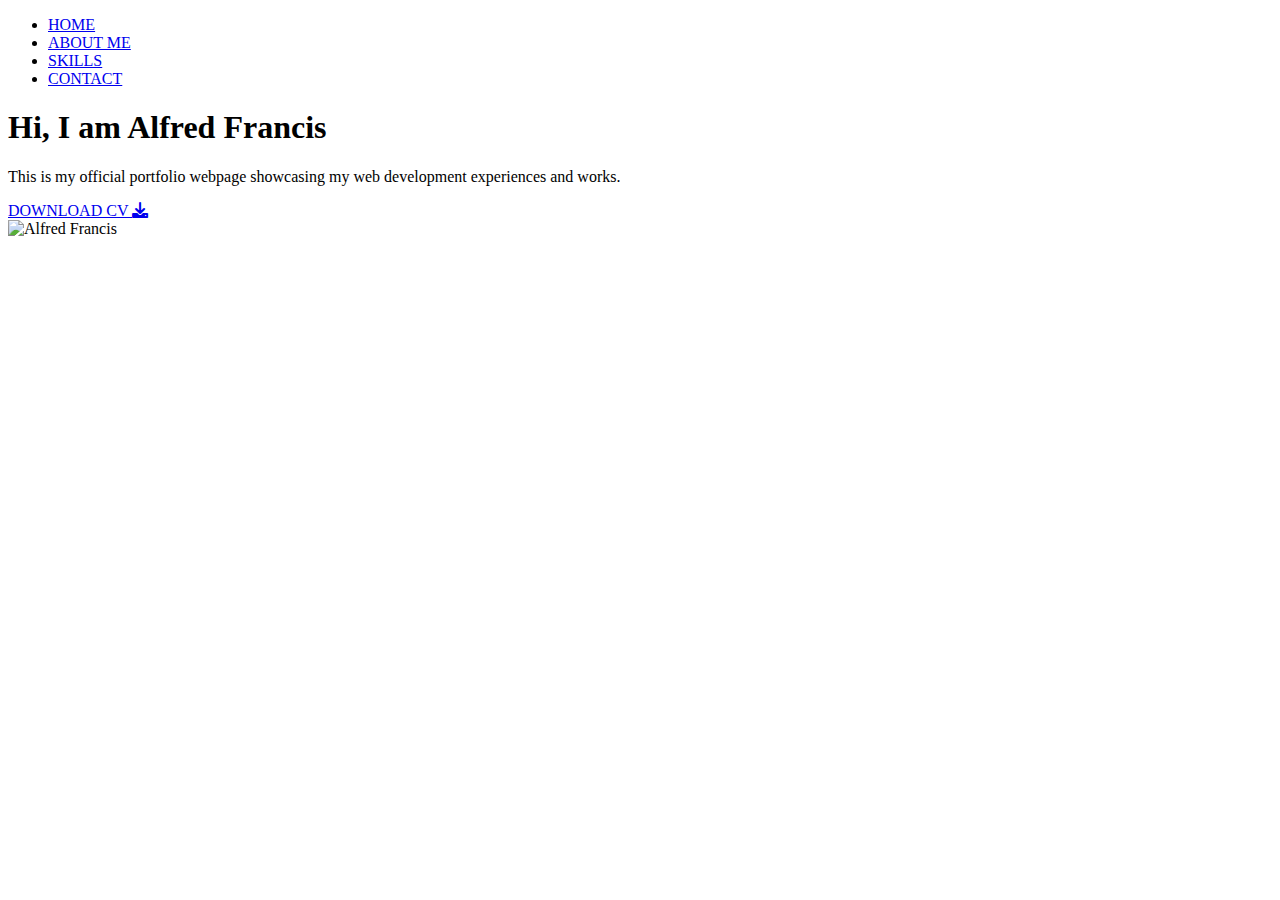
==== index.html @ 8d601ae6 "Add files via upload" ====
<!DOCTYPE html>
<html lang="en">
<head>
    <link rel="stylesheet" href="style.css">
    <meta charset="UTF-8">
    <meta name="viewport" content="width=device-width, initial-scale=1.0">
    <title>Alfred Francis - Portfolio</title>
    <link rel="stylesheet" href="https://cdnjs.cloudflare.com/ajax/libs/font-awesome/6.0.0/css/all.min.css">
</head>
<body>
    <div class="container">
        <!-- Navigation Bar -->
        <nav class="navbar">
            <ul class="list">
                <li class="listitem"><a href="#home" class="link">HOME</a></li>
                <li class="listitem"><a href="#about" class="link">ABOUT ME</a></li>
                <li class="listitem"><a href="#skills" class="link">SKILLS</a></li>
                <li class="listitem"><a href="#contact" class="link">CONTACT</a></li>
            </ul>
        </nav>

        <!-- Hero Section -->
        <section class="hero">
            <div class="title">
                <h1 class="title-h">Hi, I am <span>Alfred Francis</span></h1>
                <p class="title-p">This is my official portfolio webpage showcasing my web development experiences and works.</p>
                <a href="#" download class="download">DOWNLOAD CV <i class="fas fa-download"></i></a>
            </div>
            <div class="image">
                <img class="img" src="techypng.webp" alt="Alfred Francis">
            </div>
        </section>
    </div>
</body>
</html>
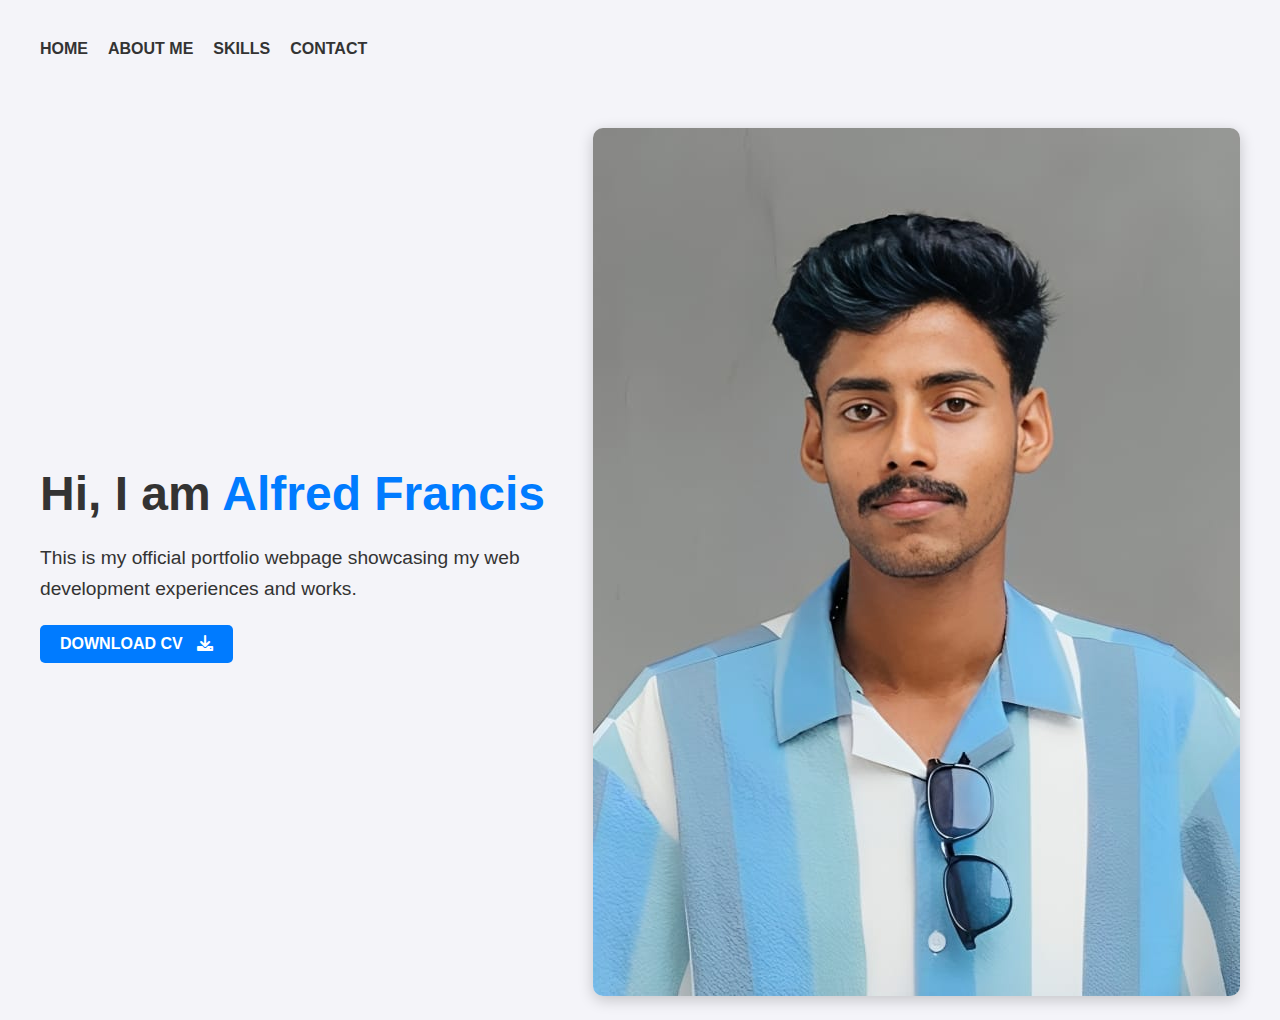
==== commit 24edb923: "Update index.html" ====
--- a/index.html
+++ b/index.html
@@ -13,9 +13,9 @@
         <nav class="navbar">
             <ul class="list">
                 <li class="listitem"><a href="#home" class="link">HOME</a></li>
-                <li class="listitem"><a href="#about" class="link">ABOUT ME</a></li>
-                <li class="listitem"><a href="#skills" class="link">SKILLS</a></li>
-                <li class="listitem"><a href="#contact" class="link">CONTACT</a></li>
+                <li class="listitem"><a href="about.html" class="link">ABOUT ME</a></li>
+                <li class="listitem"><a href="skill.html" class="link">SKILLS</a></li>
+                <li class="listitem"><a href="contact.html" class="link">CONTACT</a></li>
             </ul>
         </nav>
 
--- a/style.css
+++ b/style.css
@@ -0,0 +1,130 @@
+/* General Styles */
+body {
+    font-family: 'Poppins', sans-serif;
+    margin: 0;
+    padding: 0;
+    background-color: #f4f4f9;
+    color: #333;
+}
+
+.container {
+    max-width: 1200px;
+    margin: 0 auto;
+    padding: 20px;
+}
+
+/* Navigation Bar */
+.navbar {
+    display: flex;
+    justify-content: space-between;
+    align-items: center;
+    padding: 20px 0;
+}
+
+.list {
+    list-style: none;
+    display: flex;
+    gap: 20px;
+    margin: 0;
+    padding: 0;
+}
+
+.listitem .link {
+    text-decoration: none;
+    color: #333;
+    font-weight: 600;
+    transition: color 0.3s ease;
+}
+
+.listitem .link:hover {
+    color: #007bff;
+}
+
+/* Hero Section */
+.hero {
+    display: flex;
+    align-items: center;
+    justify-content: space-between;
+    margin-top: 50px;
+}
+
+.title {
+    max-width: 600px;
+}
+
+.title-h {
+    font-size: 3rem;
+    margin: 0;
+    line-height: 1.2;
+}
+
+.title-h span {
+    color: #007bff;
+}
+
+.title-p {
+    font-size: 1.2rem;
+    margin: 20px 0;
+    line-height: 1.6;
+}
+
+.download {
+    display: inline-block;
+    padding: 10px 20px;
+    background-color: #007bff;
+    color: #fff;
+    text-decoration: none;
+    border-radius: 5px;
+    font-weight: 600;
+    transition: background-color 0.3s ease;
+}
+
+.download:hover {
+    background-color: #0056b3;
+}
+
+.download i {
+    margin-left: 10px;
+}
+
+.image {
+    flex-shrink: 0;
+}
+
+.img {
+    max-width: 100%;
+    height: auto;
+    border-radius: 10px;
+    box-shadow: 0 4px 15px rgba(0, 0, 0, 0.2);
+    animation: float 3s ease-in-out infinite;
+}
+
+/* Floating Animation */
+@keyframes float {
+    0%, 100% {
+        transform: translateY(0);
+    }
+    50% {
+        transform: translateY(-10px);
+    }
+}
+
+/* Responsive Design */
+@media (max-width: 768px) {
+    .hero {
+        flex-direction: column;
+        text-align: center;
+    }
+
+    .title-h {
+        font-size: 2.5rem;
+    }
+
+    .title-p {
+        font-size: 1rem;
+    }
+
+    .image {
+        margin-top: 30px;
+    }
+}